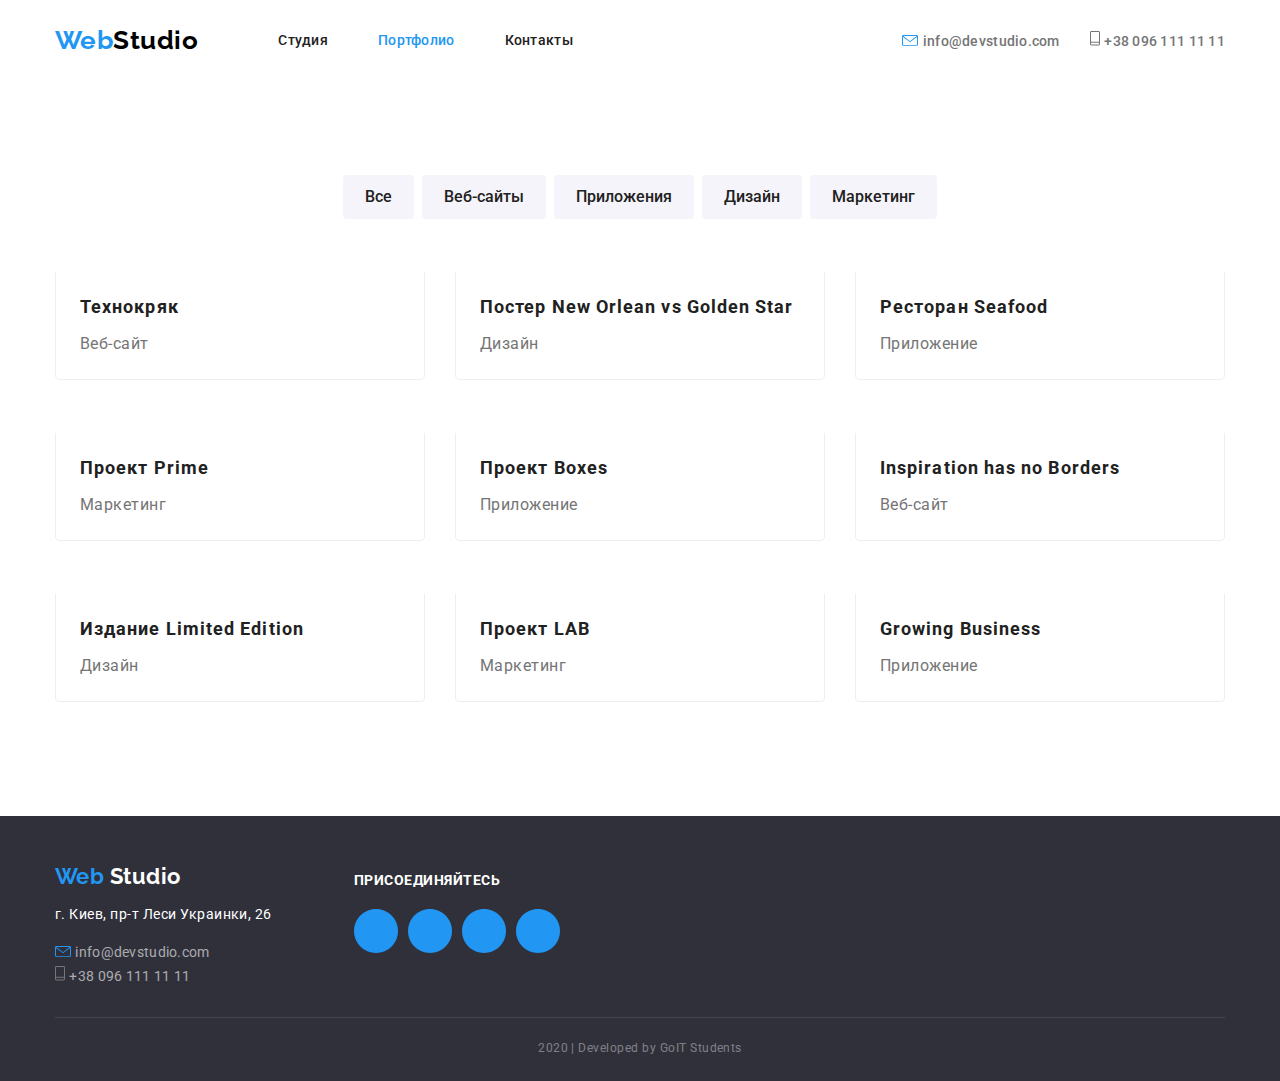
==== portfolio.html @ daf0cf8f "Перемещение файлов с hw-03" ====
<!DOCTYPE html>
<html lang="ru">
<head>
    <meta charset="UTF-8">
    <meta name="viewport" content="width=device-width, initial-scale=1.0">
    <title>Portfolio</title>
    <link href="https://fonts.googleapis.com/css2?family=Raleway:wght@700&family=Roboto:wght@400;500;700;900&display=swap"
        rel="stylesheet">
    <link rel="stylesheet" href="https://cdnjs.cloudflare.com/ajax/libs/modern-normalize/0.6.0/modern-normalize.min.css">
    <link rel="stylesheet" href="./css/styles.css">
</head>
<body>
    
    <!-- Шапка -->
    <header class="page-header">
        <div class="container">
            <div class="main-header">
    
                <nav class="main-nav">
                    <a href="./index.html" class="logo-header">Web<span class="color">Studio</span></a>
    
                    <ul class="site-nav list">
                        <li class="item"><a href="./index.html" class="link">Студия</a></li>
                        <li class="item"><a href="./portfolio.html" class="link current">Портфолио</a></li>
                        <li class="item"><a href="" class="link">Контакты</a></li>
                    </ul>
    
                </nav>
    
                <address class="main-address">
                    <ul class="address-header list">
                        <li class="item">
                            <img src="./img/mail.svg" alt="Отправить письмо" />
                            <a href="mailto:info@devstudio.com" class="link"> info@devstudio.com</a>
                        </li>
                        <li class="item">
                            <img src="./img/tel.svg" alt="Позвонить" />
                            <a href="tel:+380961111111" class="link">+38 096 111 11 11</a>
                        </li>
                    </ul>
                </address>
    
            </div>
        </div>
    </header>

<!-- Основное наполнение -->
<main>
    <section class="section products">
    <div class="container">
        <h1 class="portfolio-title visually-hidden">Наши продукты</h1>
                <ul class="list portfolio-btns">
                    <li class="btns-item">
                        <button type="button" class="section-btn">Все</button>
                    </li>
                    <li class="btns-item">
                        <button type="button" class="section-btn">Веб-сайты</button>
                    </li>
                    <li class="btns-item">
                        <button type="button" class="section-btn">Приложения</button>
                    </li>
                    <li class="btns-item">
                        <button type="button" class="section-btn">Дизайн</button>
                    </li>
                    <li class="btns-item"> 
                        <button type="button" class="section-btn">Маркетинг</button>
                    </li>
                </ul>

        <ul class="list products-list">
            <li class="portfolio-item">
                <a href="" class="card link">
                    <img src="./img/portfolio/1.jpg" alt="" class="portfolio-img">
                    <div class="card-content">
                        <h2 class="products-title">Технокряк</h2>
                        <p class="products-item">Веб-сайт</p>
                    </div>
                </a>
                
                <!-- <p class="text">Технокряк это современная площадка распространения коронавируса. Компании используют эту платформу для цифрового
                шпионажа и атак на защищённые сервера конкурентов.</p> -->
            </li>
            <li class="portfolio-item">
                <a href="" class="card link">
                    <img src="./img/portfolio/2.jpg" alt="" class="portfolio-img">
                        <div class="card-content">
                            <h2 class="products-title">Постер New Orlean vs Golden Star</h2>
                            <p class="products-item">Дизайн</p>
                        </div>
                </a>    

                <!-- <p class="text">Технокряк это современная площадка распространения коронавируса. Компании используют эту платформу для цифрового
                шпионажа и атак на защищённые сервера конкурентов.</p> -->
            </li>
            <li class="portfolio-item">
                <a href="" class="card link">
                    <img src="./img/portfolio/3.jpg" alt="" class="portfolio-img">
                    <div class="card-content">
                        <h2 class="products-title">Ресторан Seafood</h2>
                        <p class="products-item">Приложение</p>
                    </div>
                
                </a>
                <!-- <p class="text">Технокряк это современная площадка распространения коронавируса. Компании используют эту платформу для цифрового
                шпионажа и атак на защищённые сервера конкурентов.</p> -->
            </li>
            <li class="portfolio-item">
                <a href="" class="card link">
                    <img src="./img/portfolio/4.jpg" alt="" class="portfolio-img">
                    <div class="card-content">
                        <h2 class="products-title">Проект Prime</h2>
                        <p class="products-item">Маркетинг</p>
                    </div>
                </a>
                
                <!-- <p class="text">Технокряк это современная площадка распространения коронавируса. Компании используют эту платформу для цифрового
                шпионажа и атак на защищённые сервера конкурентов.</p> -->
            </li>
            <li class="portfolio-item">
                <a href="" class="card link">
                    <img src="./img/portfolio/5.jpg" alt="" class="portfolio-img">
                    <div class="card-content">
                        <h2 class="products-title">Проект Boxes</h2>
                        <p class="products-item">Приложение</p>
                    </div>
                </a>
                <!-- <p class="text">Технокряк это современная площадка распространения коронавируса. Компании используют эту платформу для цифрового
                шпионажа и атак на защищённые сервера конкурентов.</p> -->
            </li>
            <li class="portfolio-item">
                <a href="" class="card link">
                    <img src="./img/portfolio/6.jpg" alt="" class="portfolio-img">
                    <div class="card-content">
                        <h2 class="products-title">Inspiration has no Borders</h2>
                        <p class="products-item">Веб-сайт</p>
                    </div>
                </a>
                <!-- <p class="text">Технокряк это современная площадка распространения коронавируса. Компании используют эту платформу для цифрового
                шпионажа и атак на защищённые сервера конкурентов.</p> -->
            </li>
            <li class="portfolio-item">
                <a href="" class="card link">
                    <img src="./img/portfolio/7.jpg" alt="" class="portfolio-img">
                    <div class="card-content">
                        <h2 class="products-title">Издание Limited Edition</h2>
                        <p class="products-item">Дизайн</p>
                    </div>
                </a>    
                <!-- <p class="text">Технокряк это современная площадка распространения коронавируса. Компании используют эту платформу для цифрового
                шпионажа и атак на защищённые сервера конкурентов.</p> -->
            </li>
            <li class="portfolio-item">
                <a href="" class="card link">
                    <img src="./img/portfolio/8.jpg" alt="" class="portfolio-img">
                    <div class="card-content">
                        <h2 class="products-title">Проект LAB</h2>
                        <p class="products-item">Маркетинг</p>
                    </div>
                </a>    
                <!-- <p class="text">Технокряк это современная площадка распространения коронавируса. Компании используют эту платформу для цифрового
                шпионажа и атак на защищённые сервера конкурентов.</p> -->
            </li>
            <li class="portfolio-item">
                <a href="" class="card link">
                    <img src="./img/portfolio/9.jpg" alt="" class="portfolio-img">
                    <div class="card-content">
                        <h2 class="products-title">Growing Business</h2>
                        <p class="products-item">Приложение</p>
                    </div>
                </a>
                <!-- <p class="text">Технокряк это современная площадка распространения коронавируса. Компании используют эту платформу для цифрового
                шпионажа и атак на защищённые сервера конкурентов.</p> -->
            </li>  
        </ul>
    </div>
    </section>
</main>

<!-- Подвал -->
<footer class="footer">
    <div class="container">
        <div class="main-footer">

            <!-- Контакты -->
            <section class="footer-section">

                <h2 class="title visually-hidden">Контакты</h2>
                <a href="./index.html" class="logo-footer">Web<span class="color"> Studio</span></a>

                <address class="sec-address">
                    <p class="text">г. Киев, пр-т Леси Украинки, 26</p>
                    <ul class="list address-footer">
                        <li>
                            <img src="./img/mail.svg" alt="Отправить письмо" />
                            <a href="mailto:info@devstudio.com" class="link">info@devstudio.com</a>
                        </li>
                        <li>
                            <img src="./img/tel.svg" alt="Позвонить" />
                            <a href="tel:+380961111111" class="link">+38 096 111 11 11</a>
                        </li>
                    </ul>
                </address>
            </section>

            <!-- Социальные медиа -->
            <section class="socials media">

                <h2 class="socials-title">присоединяйтесь</h2>
                <ul class="list media-icon">
                    <li class="item">
                        <a href="" aria-label="Ссылка на Facebook">
                            <img src="./img/team-socials/Ellipse.svg" alt="">
                        </a>
                    </li>
                    <li class="item">
                        <a href="" aria-label="Ссылка на Instagram">
                            <img src="./img/team-socials/Ellipse.svg" alt="">
                        </a>
                    </li>
                    <li class="item">
                        <a href="" aria-label="Ссылка на Twitter">
                            <img src="./img/team-socials/Ellipse.svg" alt="">
                        </a>
                    </li>
                    <li class="item">
                        <a href="" aria-label="Ссылка на Linkedin">
                            <img src="./img/team-socials/Ellipse.svg" alt="">
                        </a>
                    </li>
                </ul>
            </section>
        </div>

        <p class="copy">2020 | Developed by GoIT Students</p>

    </div>
</footer>
  </body>
</html>
---- css/styles.css ----
/* Цвет основного текста #212121*/
/* Вторичный цвет текста #757575*/
/* Третий цвет #FFFFFF */
/* Цвет inline svg #AFB1B8 */
/* Ацент #2196F3 */
/* Футер rgba(255, 255, 255, 0.6)*/
/* Копирайт #rgba(255, 255, 255, 0.4) */

/* Цвет фона #FFFFFF */
/* Вторичный цвет фона #F5F4FA */
/* Цвет фона подвала #2F303A */

:root {
	--primary-text-color: #212121;
	--secondary-text-color: #757575;
	--third-text-color: #ffffff;
	--accent-color: #2196f3;
	--inline-svg-color: #afb1b8;
	--main-bgc-color: #ffffff;
	--secondary-bgc-color: #f5f4fa;
	--footer-bgc-color: #2f303a;
}

html {
	box-sizing: border-box;
}

*,
*::before,
*::after {
	box-sizing: inherit;
}

body {
	background-color: var(--main-bgc-color);
	color: var(--primary-text-color);

	font-family: Roboto, sans-serif;
	line-height: 1.2;
	letter-spacing: 0.03em;
}

.link {
	color: inherit;
	text-decoration: none;
}

.list {
	padding: 0;
	margin: 0;
	list-style: none;
}

/* Центрирование на странице */
.container {
	width: 1200px;
	margin: 0 auto;
	padding-left: 15px;
	padding-right: 15px;
	/* outline: 1px solid green; */
}

/* Вжать img в контейнер */
.img {
	display: block;
	max-width: 100%;
	height: auto;
}

/* Скрыть визуально текст */
.visually-hidden {
	position: absolute;
	width: 1px;
	height: 1px;
	margin: -1px;
	border: 0;
	padding: 0;
	clip: rect(0 0 0 0);
	overflow: hidden;
}

/* Logo Logo Logo*/

.logo-header,
.logo-footer {
	color: var(--accent-color);
	font-family: Raleway, sans-serif;
	font-weight: 700;
	font-size: 26px;
	text-decoration: none;
}
.logo-header .color {
	color: #000000;
}

.logo-footer {
	font-size: 22px;
	line-height: 1.18;
}

.logo-footer .color {
	color: var(--third-text-color);
}

/* header */
/* .page-header {
	background-color: #ccc;
} */

/* Header-nav */

.main-header {
	display: flex;
	align-items: center;
}

.main-nav {
	display: flex;
	align-items: center;
}

.main-address {
	margin-left: auto;
}

/* Site-nav Site-nav Site-nav*/

.site-nav {
	display: flex;
	margin-left: 80px;
}

.site-nav .item + .item {
	margin-left: 50px;
}

.site-nav .link {
	display: block;
	padding-top: 32px;
	padding-bottom: 32px;

	color: inherit;
	font-weight: 500;
	font-size: 14px;
	letter-spacing: 0.02em;
	text-decoration: none;

	/* background-color: yellow; */
}

.site-nav .link:hover,
.site-nav .link:focus {
	color: var(--accent-color);
}

.site-nav .link.current {
	color: var(--accent-color);
}

/* Address Address Address*/

.address-header .link {
	color: var(--secondary-text-color);
	font-style: normal;
	font-weight: 500;
	font-size: 14px;
	letter-spacing: 0.02em;
	text-decoration: none;
}

.address-header .link:hover,
.address-header .link:focus {
	color: var(--accent-color);
}

.address-footer .link {
	color: rgba(255, 255, 255, 0.6);
	font-style: normal;
	font-weight: 400;
	font-size: 14px;
	line-height: 1.71;
	letter-spacing: 0.02em;
	text-decoration: none;
}

.address-footer .link:hover,
.address-footer .link:focus {
	color: var(--accent-color);
}

.address-header {
	display: flex;
	/* margin-left: auto; */
}

.address-header .item + .item {
	margin-left: 30px;
}

/* Section Section Section*/

.section {
	padding-top: 94px;
	padding-bottom: 94px;
}

.section-title {
	margin-top: 0;
	margin-bottom: 50px;

	font-weight: 700;
	font-size: 36px;
	line-height: 1.17;
	text-align: center;
	letter-spacing: 0.03em;
}

/* Hero Hero Hero */

.hero {
	padding-top: 200px;
	padding-bottom: 200px;

	text-align: center;

	/* background-color: tomato; */
}

.hero .hero-title {
	width: 646px;
	margin-top: 0;
	margin-bottom: 46px;
	margin-right: auto;
	margin-left: auto;

	color: var(--third-text-color);
	font-weight: 900;
	font-size: 44px;
	line-height: 1.36;
	letter-spacing: 0.06em;
	text-transform: uppercase;

	background-color: #ccc;
}

.hero .button {
	display: inline-block;
	border: 1px solid transparent;
	border-radius: 4px;
	padding: 10px 32px;
	min-width: 200px;

	color: var(--third-text-color);
	background-color: var(--accent-color);

	font-weight: 700;
	font-size: 16px;
	line-height: 1.87;
	letter-spacing: 0.06em;
	text-decoration: none;
	text-align: center;
}

.hero .hero-content:focus {
	color: var(--accent-color);
}

/* Features Features Features*/

.features-list {
	display: flex;

	/* background-color: yellow; */
}

.features-list .title {
	font-weight: 700;
	font-size: 14px;
	letter-spacing: 0.03em;
	text-transform: uppercase;
}

.features-list .features-item {
	width: calc((100% - 90px) / 4);
}

.features-list .features-item + .features-item {
	margin-left: 30px;
}

.features-item .features-img {
	/* display: block; */
	margin-top: 0;
	margin-bottom: 30px;
	padding: 25px 100px;
	margin-right: 0;
	/* margin-left: auto;
	margin-right: auto; */
}

.features-list .text {
	margin-top: 0;
	margin-bottom: 0;
	color: var(--secondary-text-color);
	font-size: 14px;
	line-height: 1.71;
}

.features-list .title {
	margin-top: 0;
	margin-bottom: 10px;
}

/* Works Works Works*/

.works {
	padding-top: 94px;
	border-top: 1px solid #ececec;

	/* background-color: salmon; */
}

/* .works .section-title {
	margin-bottom: 50px;
} */

.works .works-list {
	display: flex;
	color: var(--third-text-color);
}

.works-list .works-item {
	width: calc((100% - 60px) / 3);
}

.works-list .works-item + .works-item {
	margin-left: 30px;
}

.works .works-text {
	margin-top: 0;
	margin-bottom: 0;
	height: 70px;
	padding-top: 27px;
	padding-bottom: 27px;

	font-weight: 700;
	font-size: 14px;
	line-height: 1.1429;
	text-align: center;
	letter-spacing: 0.03em;
	text-transform: uppercase;

	background-color: rgba(47, 48, 58, 0.8);
	border-radius: 0px 0px 4px 4px;
}

/* .works .works-img {
} */

/* Team Team Team */

.team {
	background-color: var(--secondary-bgc-color);
	text-align: center;
}

.team .team-list {
	display: flex;
	/* padding-bottom: 24px; */
}

.team-list .team-item {
	width: calc((100% - 90px) / 4);

	background-color: var(--third-text-color);
	border-radius: 4px;
}

.team-list .team-item + .team-item {
	margin-left: 30px;
}

.team-list .team-item {
	padding-bottom: 24px;
}

.team .link {
	color: var(--inline-svg-color);
	text-decoration: none;
}

.team .team-photo {
	margin-top: 0;
	margin-bottom: 30px;
}

.team .team-title {
	margin-top: 0;
	margin-bottom: 10px;
	font-weight: 500;
	font-size: 16px;
	/* text-align: center; */
}

.team .team-text {
	margin-top: 0;
	margin-bottom: 16px;
	color: var(--secondary-text-color);
	font-weight: 400;
	font-size: 16px;
	/* text-align: center; */
}

.team-list .socials {
	display: flex;
	justify-content: center;
}

.socials .socials-item + .socials-item {
	margin-left: 10px;
}

/* Clients Clients Clients */

/* .clients {
	background-color: yellowgreen;
} */

.clients .clients-list {
	display: flex;
	justify-content: center;
}

.clients-item {
	display: flex;
	width: calc((100% - 150px) / 6);
	height: 90px;
	align-items: center;
	justify-content: center;

	border: 1px solid #afb1b8;
	border-radius: 4px;
}

.clients-list .clients-item + .clients-item {
	margin-left: 30px;
}

.clients .link:hover,
.clients .link:focus {
	color: var(--accent-color);
}

/* Footer Footer Footer*/

.footer {
	color: var(--third-text-color);
	background-color: var(--footer-bgc-color);
}

.footer-section .sec-address {
	width: 230px;
}

.main-footer {
	display: flex;
	padding-bottom: 28px;
}

.media {
	margin-top: 56px;
	margin-left: 69px;
}

.media .media-icon {
	display: flex;
}

.media-icon .item + .item {
	margin-left: 10px;
}

.footer .footer-section {
	padding-top: 48px;
}

.footer .title {
	margin-top: 0;
}

.footer .text {
	font-style: normal;
	font-weight: normal;
	font-size: 14px;
	line-height: 1.71;
}

/* footer socials */

.socials .link {
	color: var(--inline-svg-color);
	text-decoration: none;
}

.socials .link:hover,
.socials .link:focus {
	color: var(--accent-color);
}

.socials .socials-title {
	margin-top: 0;
	margin-bottom: 21px;

	font-weight: 700;
	font-size: 14px;
	text-transform: uppercase;
}

/* footer copyright */

.footer .copy {
	margin-top: 0;
	margin-bottom: 0;
	padding-top: 18px;
	padding-bottom: 21px;

	color: rgba(255, 255, 255, 0.4);
	font-size: 12px;
	line-height: 2;
	text-align: center;

	border-top: 1px solid rgba(255, 255, 255, 0.1);
}

/* Portfolio Portfolio Portfolio */

/* Button */
.section .section-btn {
	padding: 6px 22px;

	font-family: inherit;
	color: var(--primary-text-color);
	background-color: var(--secondary-bgc-color);
	font-weight: 500;
	font-size: 16px;
	line-height: 2;
	text-align: center;

	border: none;
	border-radius: 4px;
}

.section .section-btn:hover,
.section .section-btn:focus {
	color: var(--third-text-color);
	background-color: var(--accent-color);
}

/* Portfolio products */

/* .products {
	text-align: center;
	background-color: tomato;
} */

/* Portfolio title */

.products-list .portfolio-img {
	display: block;
	width: 370px;
}

.products-list .products-title {
	margin-top: 0;
	margin-bottom: 4px;

	font-weight: 700;
	font-size: 18px;
	line-height: 2;
	letter-spacing: 0.06em;
}

.products-list .products-item {
	margin-top: 0;
	margin-bottom: 0;

	color: var(--secondary-text-color);
	font-size: 16px;
	line-height: 1.87;
}

.products .text {
	color: var(--third-text-color);
	font-size: 18px;
	line-height: 1.56;
	/* сменил для ментора */
	background-color: var(--secondary-text-color);
}

.products .portfolio-btns {
	display: flex;
	margin-bottom: 50px;
	justify-content: center;

	/* background-color: #ccc; */
}

.portfolio-btns .item {
	align-items: center;
}

.portfolio-btns .btns-item + .btns-item {
	margin-left: 8px;
}

.products .products-list {
	display: flex;
	flex-wrap: wrap;
}

.products-list .portfolio-item {
	width: calc((100% - 60px) / 3);
	margin-right: 30px;
	margin-bottom: 30px;
	padding-bottom: 20px;

	border-top-left-radius: 5px;
	border-top-right-radius: 5px;
	overflow: hidden;
}

/* ------- РАМКА КАРТОЧКИ ------- */

.portfolio-item .card-content {
	padding: 20px 24px;

	border-right-width: 1px;
	border-right-style: solid;
	border-right-color: #eeeeee;
	border-left-width: 1px;
	border-left-style: solid;
	border-left-color: #eeeeee;
	border-bottom-width: 1px;
	border-bottom-style: solid;
	border-bottom-color: #eeeeee;

	border-bottom-right-radius: 5px;
	border-bottom-left-radius: 5px;
}

.portfolio-item:nth-child(3n) {
	margin-right: 0;
}

.portfolio-item:nth-last-child(-n + 3) {
	margin-bottom: 0;
}

/* Альтернатитвное решение

.portfolio-item:not(:nth-child(3n)) {
	margin-right: 30px;

.portfolio-item:not(:nth-child(-n + 3)) {
	margin-bottom: 30px; */
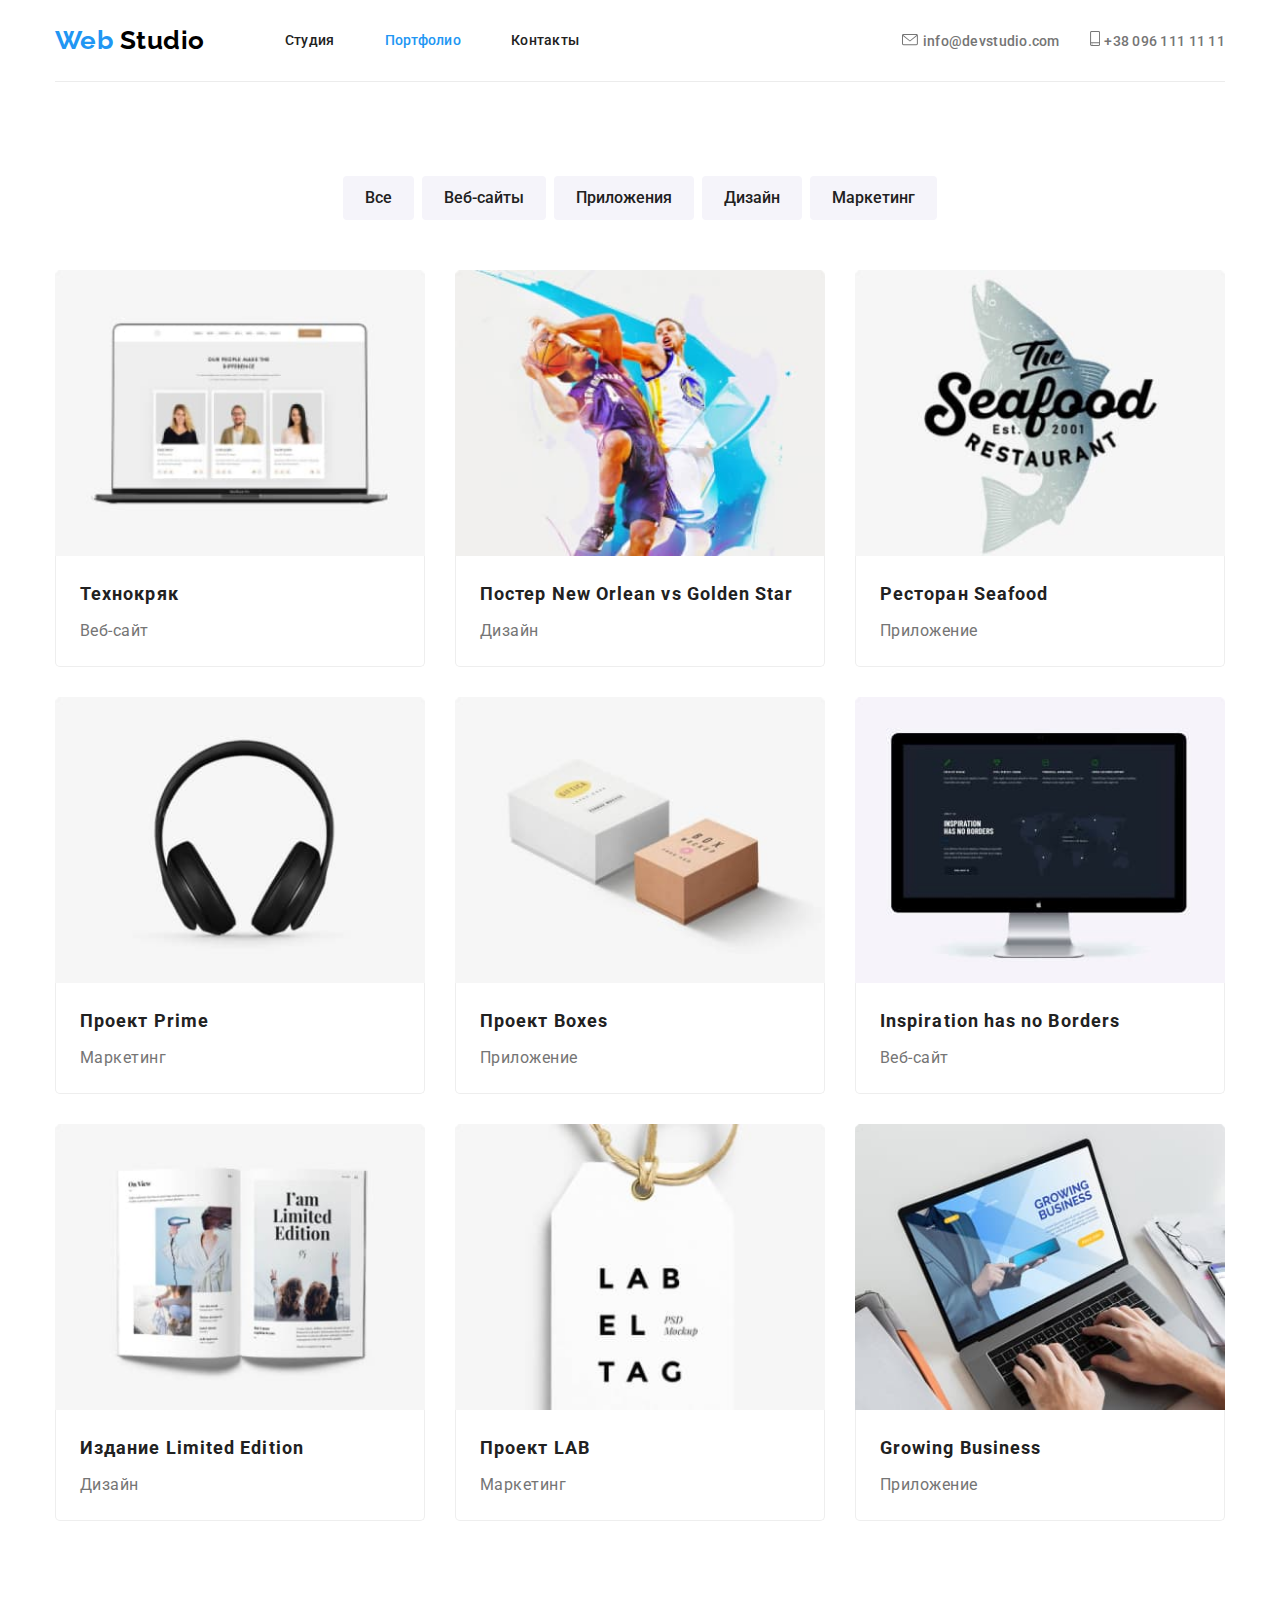
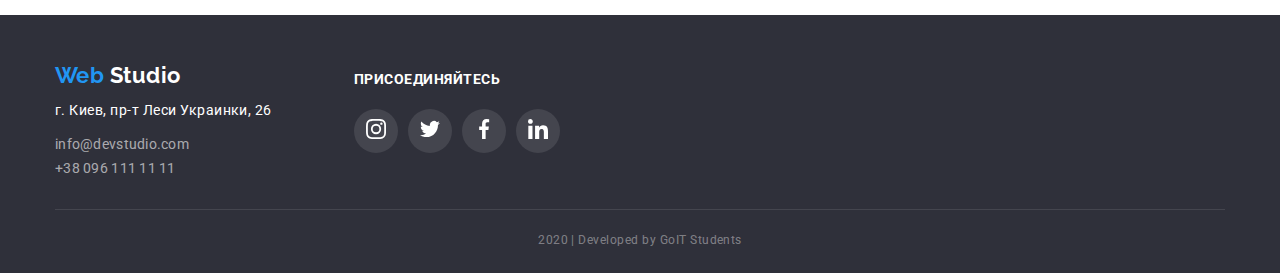
==== commit b005f295: "Добавил тень карточкам" ====
--- a/portfolio.html
+++ b/portfolio.html
@@ -17,7 +17,7 @@
             <div class="main-header">
     
                 <nav class="main-nav">
-                    <a href="./index.html" class="logo-header">Web<span class="color">Studio</span></a>
+                    <a href="./index.html" class="logo-header">Web<span class="color"> Studio</span></a>
     
                     <ul class="site-nav list">
                         <li class="item"><a href="./index.html" class="link">Студия</a></li>
@@ -29,12 +29,19 @@
     
                 <address class="main-address">
                     <ul class="address-header list">
-                        <li class="item">
-                            <img src="./img/mail.svg" alt="Отправить письмо" />
-                            <a href="mailto:info@devstudio.com" class="link"> info@devstudio.com</a>
+                        <li class="item mail-to">
+                            <!-- <img src="./img/mail.svg" alt="Отправить письмо" /> -->
+                            <svg class="icon-mailto">
+                                <use href="./img/sprite.svg#icon-mailto"></use>
+                            </svg>
+                            <a href="mailto:info@devstudio.com" class="link mail">info@devstudio.com</a>
                         </li>
-                        <li class="item">
-                            <img src="./img/tel.svg" alt="Позвонить" />
+    
+                        <li class="item phone-to">
+                            <!-- <img src="./img/tel.svg" alt="Позвонить" /> -->
+                            <svg class="icon-phoneto">
+                                <use href="./img/sprite.svg#icon-phoneto"></use>
+                            </svg>
                             <a href="tel:+380961111111" class="link">+38 096 111 11 11</a>
                         </li>
                     </ul>
@@ -178,62 +185,82 @@
 
 <!-- Подвал -->
 <footer class="footer">
-    <div class="container">
-        <div class="main-footer">
-
-            <!-- Контакты -->
-            <section class="footer-section">
-
-                <h2 class="title visually-hidden">Контакты</h2>
-                <a href="./index.html" class="logo-footer">Web<span class="color"> Studio</span></a>
-
-                <address class="sec-address">
-                    <p class="text">г. Киев, пр-т Леси Украинки, 26</p>
-                    <ul class="list address-footer">
-                        <li>
-                            <img src="./img/mail.svg" alt="Отправить письмо" />
-                            <a href="mailto:info@devstudio.com" class="link">info@devstudio.com</a>
-                        </li>
-                        <li>
-                            <img src="./img/tel.svg" alt="Позвонить" />
-                            <a href="tel:+380961111111" class="link">+38 096 111 11 11</a>
-                        </li>
-                    </ul>
-                </address>
-            </section>
-
-            <!-- Социальные медиа -->
-            <section class="socials media">
-
-                <h2 class="socials-title">присоединяйтесь</h2>
-                <ul class="list media-icon">
-                    <li class="item">
-                        <a href="" aria-label="Ссылка на Facebook">
-                            <img src="./img/team-socials/Ellipse.svg" alt="">
-                        </a>
-                    </li>
-                    <li class="item">
-                        <a href="" aria-label="Ссылка на Instagram">
-                            <img src="./img/team-socials/Ellipse.svg" alt="">
-                        </a>
-                    </li>
-                    <li class="item">
-                        <a href="" aria-label="Ссылка на Twitter">
-                            <img src="./img/team-socials/Ellipse.svg" alt="">
-                        </a>
-                    </li>
-                    <li class="item">
-                        <a href="" aria-label="Ссылка на Linkedin">
-                            <img src="./img/team-socials/Ellipse.svg" alt="">
-                        </a>
-                    </li>
-                </ul>
-            </section>
-        </div>
-
-        <p class="copy">2020 | Developed by GoIT Students</p>
-
+<div class="container">
+    <div class="main-footer">
+
+        <!-- Контакты -->
+      <section class="footer-section">
+      
+        <h2 class="title visually-hidden">Контакты</h2>
+        <a href="./index.html" class="logo-footer">Web<span class="color"> Studio</span></a>
+
+        <address class="sec-address">
+          <p class="text">г. Киев, пр-т Леси Украинки, 26</p>
+          <ul class="list address-footer">
+            <li>
+              <!-- <img src="./img/mail.svg" alt="Отправить письмо" /> -->
+              <a href="mailto:info@devstudio.com" class="link">info@devstudio.com</a>
+            </li>
+            <li>
+              <!-- <img src="./img/tel.svg" alt="Позвонить" /> -->
+              <a href="tel:+380961111111" class="link">+38 096 111 11 11</a>
+            </li>
+          </ul>
+        </address>
+      </section>
+
+      <!-- Социальные медиа -->
+      <section class="socials media">
+          
+        <h2 class="socials-title">присоединяйтесь</h2>
+         <ul class="list media-list">
+          <li class="media-item">
+            <a href="" aria-label="Ссылка на Facebook">
+              <!-- <img src="./img/team-socials/Ellipse.svg" alt=""> -->
+              <svg class="icon-media">
+                <use href="./img/sprite.svg#icon-instagram"></use>
+              </svg>
+            </a>
+          </li>
+          <li class="media-item">
+            <a href="" aria-label="Ссылка на Instagram">
+              <!-- <img src="./img/team-socials/Ellipse.svg" alt=""> -->
+              <svg class="icon-media">
+                <use href="./img/sprite.svg#icon-twitter"></use>
+              </svg>
+            </a>
+          </li>
+          <li class="media-item">
+            <a href="" aria-label="Ссылка на Twitter">
+              <!-- <img src="./img/team-socials/Ellipse.svg" alt=""> -->
+              <svg class="icon-media">
+                <use href="./img/sprite.svg#icon-facebook"></use>
+              </svg>
+            </a>
+          </li>
+          <li class="media-item">
+            <a href="" aria-label="Ссылка на Linkedin">
+              <!-- <img src="./img/team-socials/Ellipse.svg" alt=""> -->
+              <svg class="icon-media">
+                <use href="./img/sprite.svg#icon-linkedin"></use>
+              </svg>
+            </a>
+          </li>
+        </ul>
+      </section>
     </div>
+
+    <p class="copy">2020 | Developed by GoIT Students</p>
+    
+    <!-- <p>
+      <a href="" aria-label="Ссылка на Twitter" class="aaa"></a>
+    </p>
+
+    <P>
+      <a href="" class="fff"></a>
+    </P> -->
+
+</div>
 </footer>
   </body>
 </html>--- a/css/styles.css
+++ b/css/styles.css
@@ -104,7 +104,7 @@
 
 /* header */
 /* .page-header {
-	background-color: #ccc;
+	border-bottom: 1px solid #ececec;
 } */
 
 /* Header-nav */
@@ -112,6 +112,8 @@
 .main-header {
 	display: flex;
 	align-items: center;
+
+	border-bottom: 1px solid #ececec;
 }
 
 .main-nav {
@@ -190,15 +192,49 @@
 
 .address-header {
 	display: flex;
-	/* margin-left: auto; */
 }
 
 .address-header .item + .item {
 	margin-left: 30px;
 }
 
+/* .mail::before {
+	display: inline-flex;
+	content: '';
+	width: 16px;
+	height: 11px;
+	margin-right: 10px;
+	background-image: url('../img/mail.svg');
+	background-size: contain;
+	background-size: 16px;
+} */
+
+.icon-mailto {
+	width: 16px;
+	height: 12px;
+}
+
+.icon-phoneto {
+	width: 10px;
+	height: 15px;
+	/* outline: 1px solid black; */
+}
+
+.mail-to:hover,
+.phone-to:hover {
+	--color1: var(--accent-color);
+}
+
+/* .telephone::before {
+	display: inline-flex;
+	content: '';
+	margin-right: 10px;
+	width: 10px;
+	height: 15px;
+	background-image: url('../img/tel.svg');
+} */
+
 /* Section Section Section*/
-
 .section {
 	padding-top: 94px;
 	padding-bottom: 94px;
@@ -226,8 +262,24 @@
 	/* background-color: tomato; */
 }
 
+.overlay {
+	height: 600px;
+	max-width: 1600px;
+	margin-left: auto;
+	margin-right: auto;
+
+	background-color: #2f303a;
+	background-image: linear-gradient(to right, rgba(47, 48, 58, 0.8), rgba(47, 48, 58, 0.8)),
+		url('../img/Header-img.jpg');
+	background-repeat: no-repeat;
+	background-position: center;
+	background-size: cover;
+
+	/* outline: 2px solid green; */
+}
+
 .hero .hero-title {
-	width: 646px;
+	width: 696px;
 	margin-top: 0;
 	margin-bottom: 46px;
 	margin-right: auto;
@@ -239,8 +291,6 @@
 	line-height: 1.36;
 	letter-spacing: 0.06em;
 	text-transform: uppercase;
-
-	background-color: #ccc;
 }
 
 .hero .button {
@@ -273,21 +323,62 @@
 	/* background-color: yellow; */
 }
 
-.features-list .title {
+.rect {
+	text-align: center;
+
+	background-color: var(--secondary-bgc-color);
+	border-radius: 4px;
+}
+
+.icon-rect {
+	width: 70px;
+	height: 70px;
+	margin: 25px 102px;
+}
+
+/* .features-item::before {
+	display: block;
+	content: '';
+	height: 120px;
+
+	background-repeat: no-repeat;
+	background-position: center;
+	background-color: var(--secondary-bgc-color);
+
+	border-radius: 4px;
+} */
+
+/* .icon-concentration::before {
+	background-image: url('../img/rectangle/antena.svg');
+}
+
+.icon-timing::before {
+	background-image: url('../img/rectangle/clock.svg');
+}
+
+.icon-planning::before {
+	background-image: url('../img/rectangle/diagram.svg');
+}
+
+.icon-technologies::before {
+	background-image: url('../img/rectangle/astronaut.svg');
+} */
+
+.features-list .features-title {
+	margin-top: 30px;
+	margin-bottom: 10px;
+
 	font-weight: 700;
 	font-size: 14px;
 	letter-spacing: 0.03em;
 	text-transform: uppercase;
 }
-
 .features-list .features-item {
 	width: calc((100% - 90px) / 4);
 }
-
 .features-list .features-item + .features-item {
 	margin-left: 30px;
 }
-
 .features-item .features-img {
 	/* display: block; */
 	margin-top: 0;
@@ -297,8 +388,7 @@
 	/* margin-left: auto;
 	margin-right: auto; */
 }
-
-.features-list .text {
+.features-list .features-text {
 	margin-top: 0;
 	margin-bottom: 0;
 	color: var(--secondary-text-color);
@@ -306,95 +396,71 @@
 	line-height: 1.71;
 }
 
-.features-list .title {
-	margin-top: 0;
-	margin-bottom: 10px;
-}
-
 /* Works Works Works*/
-
 .works {
 	padding-top: 94px;
 	border-top: 1px solid #ececec;
-
 	/* background-color: salmon; */
 }
-
 /* .works .section-title {
 	margin-bottom: 50px;
 } */
-
 .works .works-list {
 	display: flex;
 	color: var(--third-text-color);
 }
-
 .works-list .works-item {
 	width: calc((100% - 60px) / 3);
 }
-
 .works-list .works-item + .works-item {
 	margin-left: 30px;
 }
-
 .works .works-text {
 	margin-top: 0;
 	margin-bottom: 0;
 	height: 70px;
 	padding-top: 27px;
 	padding-bottom: 27px;
-
 	font-weight: 700;
 	font-size: 14px;
 	line-height: 1.1429;
 	text-align: center;
 	letter-spacing: 0.03em;
 	text-transform: uppercase;
-
 	background-color: rgba(47, 48, 58, 0.8);
 	border-radius: 0px 0px 4px 4px;
 }
-
 /* .works .works-img {
 } */
-
 /* Team Team Team */
-
 .team {
 	background-color: var(--secondary-bgc-color);
 	text-align: center;
 }
-
 .team .team-list {
-	display: flex;
-	/* padding-bottom: 24px; */
-}
-
+	display: flex; /* padding-bottom: 24px; */
+}
 .team-list .team-item {
 	width: calc((100% - 90px) / 4);
-
 	background-color: var(--third-text-color);
+
 	border-radius: 4px;
-}
-
+	box-shadow: 0px 2px 1px rgba(0, 0, 0, 0.2), 0px 1px 1px rgba(0, 0, 0, 0.14), 0px 1px 3px rgba(0, 0, 0, 0.12);
+}
 .team-list .team-item + .team-item {
 	margin-left: 30px;
 }
-
 .team-list .team-item {
 	padding-bottom: 24px;
 }
-
 .team .link {
 	color: var(--inline-svg-color);
 	text-decoration: none;
 }
-
 .team .team-photo {
 	margin-top: 0;
 	margin-bottom: 30px;
 }
-
 .team .team-title {
 	margin-top: 0;
 	margin-bottom: 10px;
@@ -402,7 +468,6 @@
 	font-size: 16px;
 	/* text-align: center; */
 }
-
 .team .team-text {
 	margin-top: 0;
 	margin-bottom: 16px;
@@ -411,114 +476,145 @@
 	font-size: 16px;
 	/* text-align: center; */
 }
-
 .team-list .socials {
 	display: flex;
 	justify-content: center;
 }
-
 .socials .socials-item + .socials-item {
 	margin-left: 10px;
 }
 
+.socials-item {
+	display: flex;
+	width: 44px;
+	height: 44px;
+	align-items: center;
+	justify-content: center;
+
+	background-color: transparent;
+	border-radius: 50%;
+	/* background-color: lime; */
+}
+
+.socials-item:hover {
+	background-color: var(--accent-color);
+}
+
+.icon-socials {
+	width: 20px;
+	height: 20px;
+}
+
+.icon-socials:hover {
+	--color4: var(--third-text-color);
+}
+
 /* Clients Clients Clients */
-
 /* .clients {
 	background-color: yellowgreen;
 } */
-
 .clients .clients-list {
 	display: flex;
 	justify-content: center;
 }
-
 .clients-item {
 	display: flex;
 	width: calc((100% - 150px) / 6);
 	height: 90px;
 	align-items: center;
 	justify-content: center;
-
 	border: 1px solid #afb1b8;
 	border-radius: 4px;
 }
 
 .clients-list .clients-item + .clients-item {
 	margin-left: 30px;
+}
+
+.icon-clients:hover {
+	--color4: var(--accent-color);
 }
 
 .clients .link:hover,
 .clients .link:focus {
 	color: var(--accent-color);
 }
-
 /* Footer Footer Footer*/
-
 .footer {
 	color: var(--third-text-color);
 	background-color: var(--footer-bgc-color);
 }
-
 .footer-section .sec-address {
 	width: 230px;
 }
-
 .main-footer {
 	display: flex;
 	padding-bottom: 28px;
 }
-
 .media {
 	margin-top: 56px;
 	margin-left: 69px;
 }
-
-.media .media-icon {
-	display: flex;
-}
-
-.media-icon .item + .item {
+.media .media-list {
+	display: flex;
+}
+.media-list .media-item + .media-item {
 	margin-left: 10px;
+}
+
+.media-item {
+	display: flex;
+	width: 44px;
+	height: 44px;
+	align-items: center;
+	justify-content: center;
+
+	background-color: rgba(255, 255, 255, 0.1);
+	border-radius: 50%;
+}
+
+.media-item:hover {
+	background-color: var(--accent-color);
+}
+
+.icon-media {
+	width: 20px;
+	height: 20px;
+	--color4: var(--third-text-color);
 }
 
 .footer .footer-section {
 	padding-top: 48px;
 }
-
 .footer .title {
 	margin-top: 0;
 }
-
 .footer .text {
+	margin-top: 10px;
+	margin-bottom: 10px;
+
 	font-style: normal;
 	font-weight: normal;
 	font-size: 14px;
 	line-height: 1.71;
 }
-
 /* footer socials */
-
 .socials .link {
 	color: var(--inline-svg-color);
 	text-decoration: none;
 }
-
 .socials .link:hover,
 .socials .link:focus {
 	color: var(--accent-color);
 }
-
 .socials .socials-title {
 	margin-top: 0;
 	margin-bottom: 21px;
-
 	font-weight: 700;
 	font-size: 14px;
 	text-transform: uppercase;
 }
-
 /* footer copyright */
-
 .footer .copy {
 	margin-top: 0;
 	margin-bottom: 0;
@@ -529,12 +625,9 @@
 	font-size: 12px;
 	line-height: 2;
 	text-align: center;
-
 	border-top: 1px solid rgba(255, 255, 255, 0.1);
 }
-
 /* Portfolio Portfolio Portfolio */
-
 /* Button */
 .section .section-btn {
 	padding: 6px 22px;
@@ -546,50 +639,39 @@
 	font-size: 16px;
 	line-height: 2;
 	text-align: center;
-
 	border: none;
 	border-radius: 4px;
 }
-
 .section .section-btn:hover,
 .section .section-btn:focus {
 	color: var(--third-text-color);
 	background-color: var(--accent-color);
 }
-
 /* Portfolio products */
-
 /* .products {
 	text-align: center;
 	background-color: tomato;
 } */
-
 /* Portfolio title */
-
 .products-list .portfolio-img {
 	display: block;
 	width: 370px;
 }
-
 .products-list .products-title {
 	margin-top: 0;
 	margin-bottom: 4px;
-
 	font-weight: 700;
 	font-size: 18px;
 	line-height: 2;
 	letter-spacing: 0.06em;
 }
-
 .products-list .products-item {
 	margin-top: 0;
 	margin-bottom: 0;
-
 	color: var(--secondary-text-color);
 	font-size: 16px;
 	line-height: 1.87;
 }
-
 .products .text {
 	color: var(--third-text-color);
 	font-size: 18px;
@@ -597,44 +679,38 @@
 	/* сменил для ментора */
 	background-color: var(--secondary-text-color);
 }
-
 .products .portfolio-btns {
 	display: flex;
 	margin-bottom: 50px;
 	justify-content: center;
-
 	/* background-color: #ccc; */
 }
-
 .portfolio-btns .item {
 	align-items: center;
 }
-
 .portfolio-btns .btns-item + .btns-item {
 	margin-left: 8px;
 }
-
 .products .products-list {
 	display: flex;
 	flex-wrap: wrap;
 }
-
 .products-list .portfolio-item {
 	width: calc((100% - 60px) / 3);
 	margin-right: 30px;
 	margin-bottom: 30px;
-	padding-bottom: 20px;
-
 	border-top-left-radius: 5px;
 	border-top-right-radius: 5px;
 	overflow: hidden;
 }
 
+.portfolio-item:hover {
+	box-shadow: 0px 4px 4px rgba(0, 0, 0, 0.25);
+}
+
 /* ------- РАМКА КАРТОЧКИ ------- */
-
 .portfolio-item .card-content {
 	padding: 20px 24px;
-
 	border-right-width: 1px;
 	border-right-style: solid;
 	border-right-color: #eeeeee;
@@ -644,19 +720,15 @@
 	border-bottom-width: 1px;
 	border-bottom-style: solid;
 	border-bottom-color: #eeeeee;
-
 	border-bottom-right-radius: 5px;
 	border-bottom-left-radius: 5px;
 }
-
 .portfolio-item:nth-child(3n) {
 	margin-right: 0;
 }
-
 .portfolio-item:nth-last-child(-n + 3) {
 	margin-bottom: 0;
 }
-
 /* Альтернатитвное решение
 
 .portfolio-item:not(:nth-child(3n)) {
@@ -664,3 +736,34 @@
 
 .portfolio-item:not(:nth-child(-n + 3)) {
 	margin-bottom: 30px; */
+
+/* .aaa {
+	content: '';
+	display: block;
+	width: 44px;
+	height: 44px;
+
+	background-color: rgba(255, 255, 255, 0.1);
+	background-image: url('../img/rectangle/astronaut.svg');
+	background-size: 20px;
+	background-repeat: no-repeat;
+	background-position: center;
+
+	border-radius: 50%;
+}
+
+.aaa:hover {
+	background-color: var(--accent-color);
+}
+
+.fff {
+	content: '';
+	width: 44px;
+	height: 44px;
+	display: block;
+
+	background-image: url('../img/social-media/fb.svg');
+	background-size: 10px;
+	background-repeat: no-repeat;
+	background-position: center;
+} */
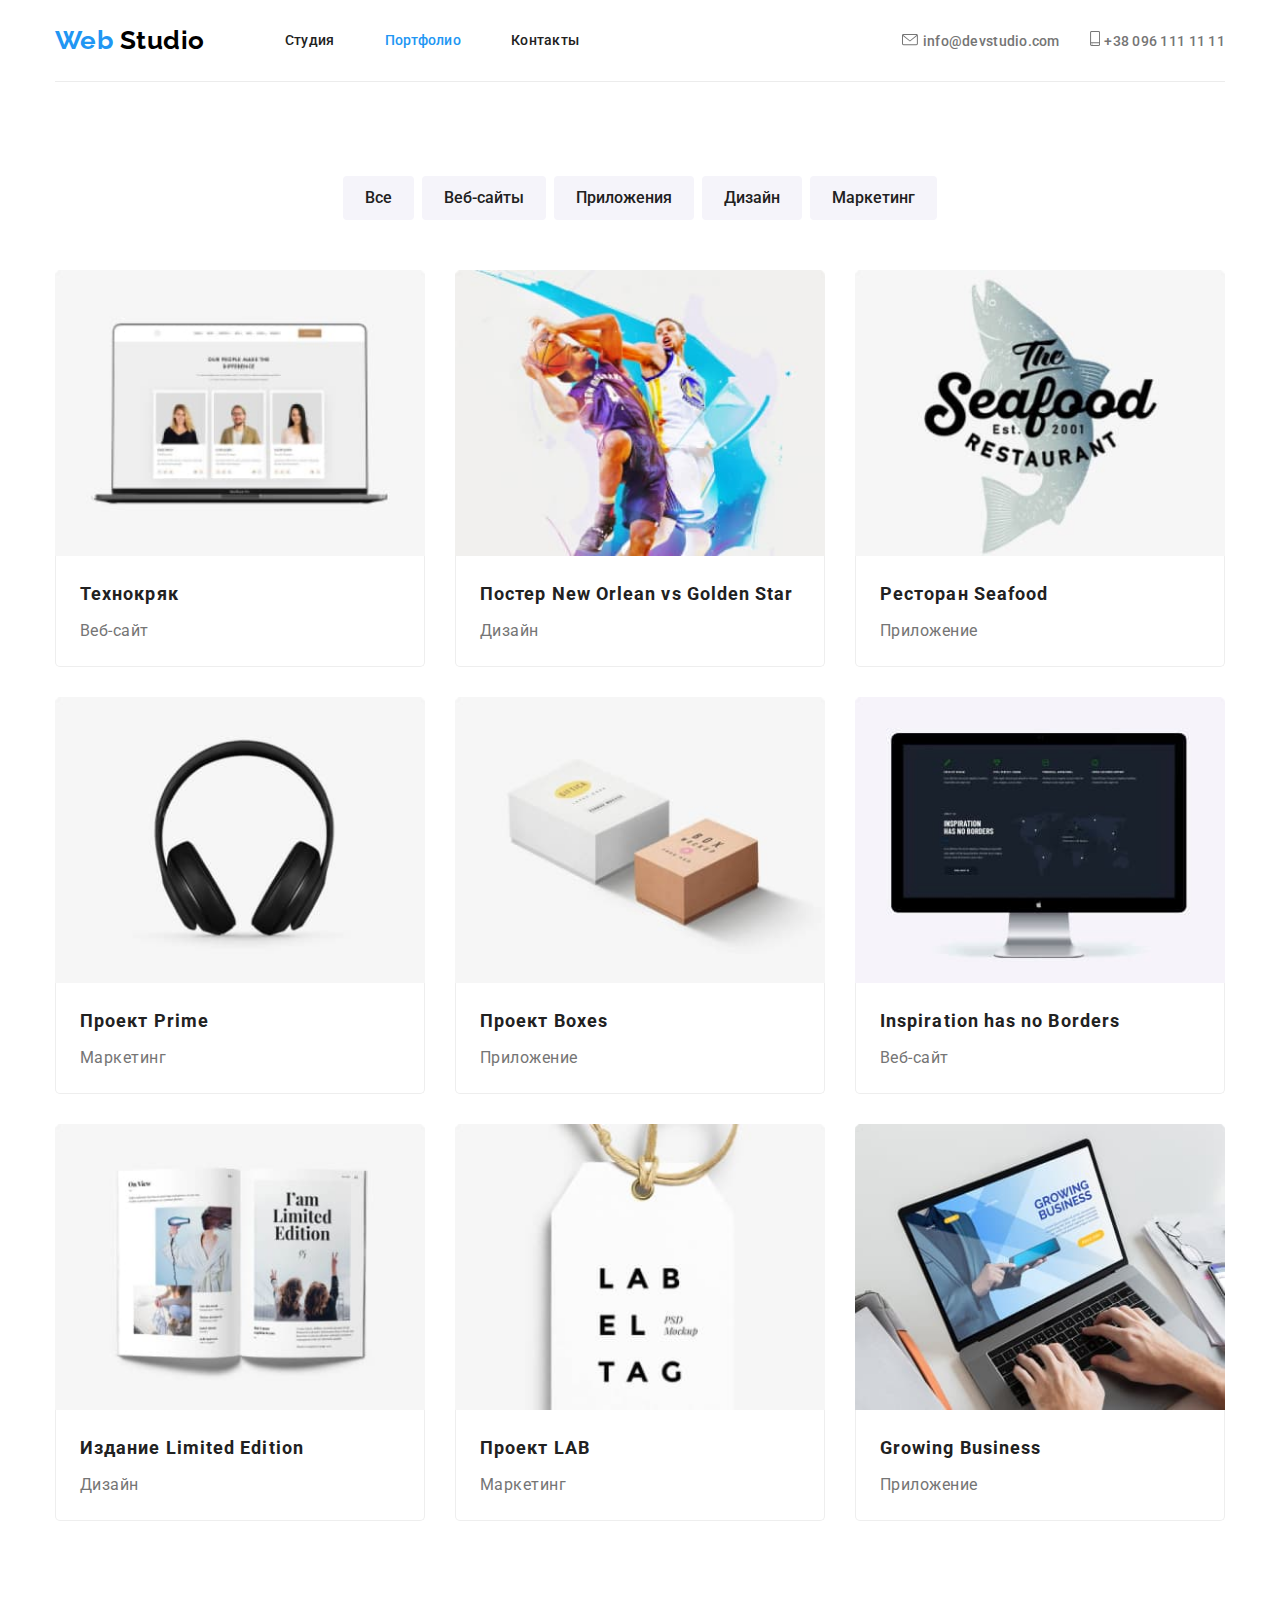
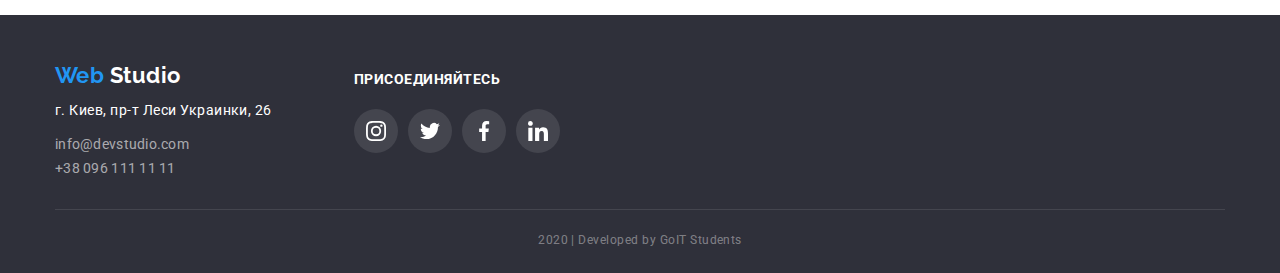
==== commit fbe81e87: "Добавил стили  для focus" ====
--- a/portfolio.html
+++ b/portfolio.html
@@ -251,14 +251,6 @@
     </div>
 
     <p class="copy">2020 | Developed by GoIT Students</p>
-    
-    <!-- <p>
-      <a href="" aria-label="Ссылка на Twitter" class="aaa"></a>
-    </p>
-
-    <P>
-      <a href="" class="fff"></a>
-    </P> -->
 
 </div>
 </footer>
--- a/css/styles.css
+++ b/css/styles.css
@@ -184,11 +184,11 @@
 	letter-spacing: 0.02em;
 	text-decoration: none;
 }
-
+/* 
 .address-footer .link:hover,
 .address-footer .link:focus {
 	color: var(--accent-color);
-}
+} */
 
 .address-header {
 	display: flex;
@@ -197,6 +197,12 @@
 .address-header .item + .item {
 	margin-left: 30px;
 }
+/* 
+.address-header .item:hover,
+.address-header .item:focus {
+	--color1: var(--accent-color);
+	color: var(--accent-color);
+} */
 
 /* .mail::before {
 	display: inline-flex;
@@ -221,7 +227,9 @@
 }
 
 .mail-to:hover,
-.phone-to:hover {
+.mail-to:focus,
+.phone-to:hover,
+.phone-to:focus {
 	--color1: var(--accent-color);
 }
 
@@ -312,7 +320,7 @@
 }
 
 .hero .hero-content:focus {
-	color: var(--accent-color);
+	color: var(--third-text-color);
 }
 
 /* Features Features Features*/
@@ -496,17 +504,16 @@
 	/* background-color: lime; */
 }
 
-.socials-item:hover {
+.socials-item:hover,
+.socials-item:focus {
+	--color4: var(--third-text-color);
 	background-color: var(--accent-color);
 }
 
 .icon-socials {
+	display: flex;
 	width: 20px;
 	height: 20px;
-}
-
-.icon-socials:hover {
-	--color4: var(--third-text-color);
 }
 
 /* Clients Clients Clients */
@@ -531,7 +538,8 @@
 	margin-left: 30px;
 }
 
-.icon-clients:hover {
+.clients-item:hover,
+.clients-item:focus {
 	--color4: var(--accent-color);
 }
 
@@ -573,11 +581,13 @@
 	border-radius: 50%;
 }
 
-.media-item:hover {
+.media-item:hover,
+.media-item:focus {
 	background-color: var(--accent-color);
 }
 
 .icon-media {
+	display: flex;
 	width: 20px;
 	height: 20px;
 	--color4: var(--third-text-color);
@@ -628,6 +638,7 @@
 	border-top: 1px solid rgba(255, 255, 255, 0.1);
 }
 /* Portfolio Portfolio Portfolio */
+
 /* Button */
 .section .section-btn {
 	padding: 6px 22px;
@@ -704,7 +715,8 @@
 	overflow: hidden;
 }
 
-.portfolio-item:hover {
+.portfolio-item:hover,
+.portfolio-item:focus {
 	box-shadow: 0px 4px 4px rgba(0, 0, 0, 0.25);
 }
 
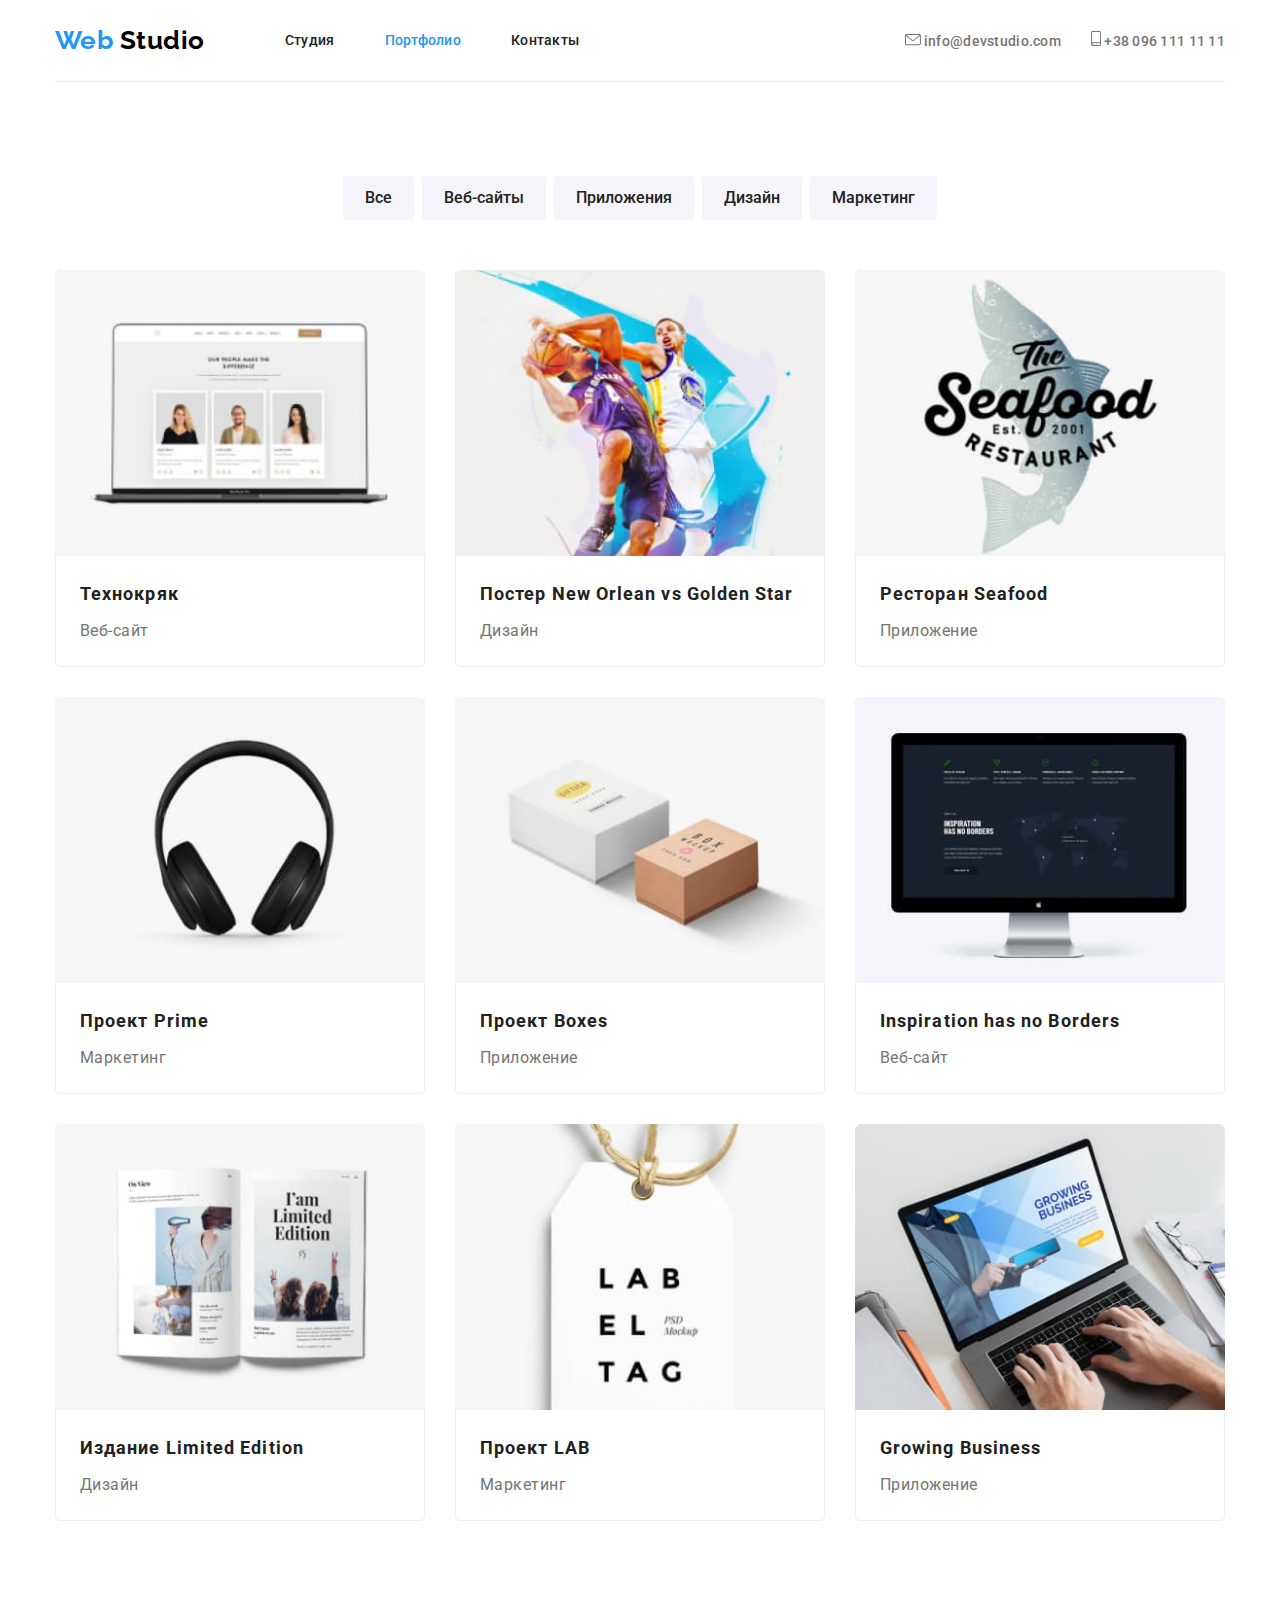
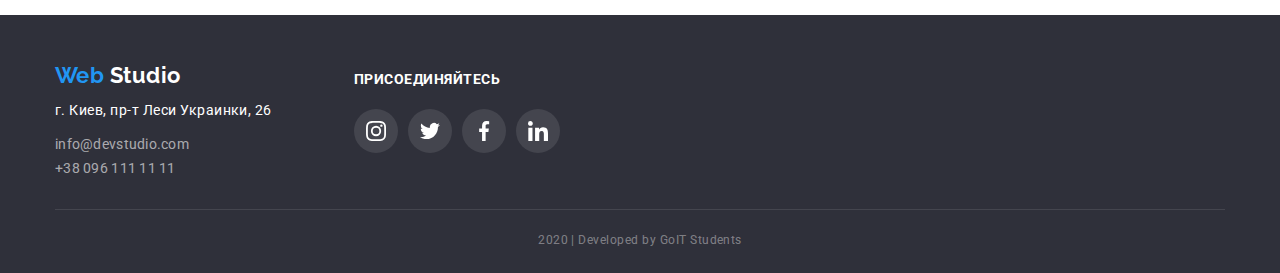
==== commit 0a16745f: "Исправление ошибок по focus" ====
--- a/portfolio.html
+++ b/portfolio.html
@@ -29,20 +29,25 @@
     
                 <address class="main-address">
                     <ul class="address-header list">
-                        <li class="item mail-to">
+                        <li class="item">
                             <!-- <img src="./img/mail.svg" alt="Отправить письмо" /> -->
-                            <svg class="icon-mailto">
-                                <use href="./img/sprite.svg#icon-mailto"></use>
-                            </svg>
-                            <a href="mailto:info@devstudio.com" class="link mail">info@devstudio.com</a>
+                            <a href="mailto:info@devstudio.com" class="header-link">
+                                <svg class="icon-mailto" width="16" height="12">
+                                    <use href="./img/sprite.svg#icon-mailto"></use>
+                                </svg>
+                                info@devstudio.com
+                            </a>
                         </li>
-    
-                        <li class="item phone-to">
+                
+                        <li class="item">
                             <!-- <img src="./img/tel.svg" alt="Позвонить" /> -->
-                            <svg class="icon-phoneto">
-                                <use href="./img/sprite.svg#icon-phoneto"></use>
-                            </svg>
-                            <a href="tel:+380961111111" class="link">+38 096 111 11 11</a>
+                
+                            <a href="tel:+380961111111" class="header-link">
+                                <svg class="icon-phoneto" width="10" height="15">
+                                    <use href="./img/sprite.svg#icon-phoneto"></use>
+                                </svg>
+                                +38 096 111 11 11
+                            </a>
                         </li>
                     </ul>
                 </address>
@@ -75,6 +80,7 @@
                 </ul>
 
         <ul class="list products-list">
+            
             <li class="portfolio-item">
                 <a href="" class="card link">
                     <img src="./img/portfolio/1.jpg" alt="" class="portfolio-img">
@@ -87,6 +93,7 @@
                 <!-- <p class="text">Технокряк это современная площадка распространения коронавируса. Компании используют эту платформу для цифрового
                 шпионажа и атак на защищённые сервера конкурентов.</p> -->
             </li>
+            
             <li class="portfolio-item">
                 <a href="" class="card link">
                     <img src="./img/portfolio/2.jpg" alt="" class="portfolio-img">
@@ -195,59 +202,60 @@
         <a href="./index.html" class="logo-footer">Web<span class="color"> Studio</span></a>
 
         <address class="sec-address">
-          <p class="text">г. Киев, пр-т Леси Украинки, 26</p>
-          <ul class="list address-footer">
-            <li>
-              <!-- <img src="./img/mail.svg" alt="Отправить письмо" /> -->
-              <a href="mailto:info@devstudio.com" class="link">info@devstudio.com</a>
-            </li>
-            <li>
-              <!-- <img src="./img/tel.svg" alt="Позвонить" /> -->
-              <a href="tel:+380961111111" class="link">+38 096 111 11 11</a>
-            </li>
-          </ul>
+            <p class="text">г. Киев, пр-т Леси Украинки, 26</p>
+            <ul class="list address-footer">
+                <li>
+                    <!-- <img src="./img/mail.svg" alt="Отправить письмо" /> -->
+                    <a href="mailto:info@devstudio.com" class="footer-link">info@devstudio.com</a>
+                </li>
+                <li>
+                    <!-- <img src="./img/tel.svg" alt="Позвонить" /> -->
+                    <a href="tel:+380961111111" class="footer-link">+38 096 111 11 11</a>
+                </li>
+            </ul>
         </address>
+        </section>
       </section>
 
       <!-- Социальные медиа -->
-      <section class="socials media">
-          
+    <section class="socials media">
+    
         <h2 class="socials-title">присоединяйтесь</h2>
-         <ul class="list media-list">
-          <li class="media-item">
-            <a href="" aria-label="Ссылка на Facebook">
-              <!-- <img src="./img/team-socials/Ellipse.svg" alt=""> -->
-              <svg class="icon-media">
-                <use href="./img/sprite.svg#icon-instagram"></use>
-              </svg>
-            </a>
-          </li>
-          <li class="media-item">
-            <a href="" aria-label="Ссылка на Instagram">
-              <!-- <img src="./img/team-socials/Ellipse.svg" alt=""> -->
-              <svg class="icon-media">
-                <use href="./img/sprite.svg#icon-twitter"></use>
-              </svg>
-            </a>
-          </li>
-          <li class="media-item">
-            <a href="" aria-label="Ссылка на Twitter">
-              <!-- <img src="./img/team-socials/Ellipse.svg" alt=""> -->
-              <svg class="icon-media">
-                <use href="./img/sprite.svg#icon-facebook"></use>
-              </svg>
-            </a>
-          </li>
-          <li class="media-item">
-            <a href="" aria-label="Ссылка на Linkedin">
-              <!-- <img src="./img/team-socials/Ellipse.svg" alt=""> -->
-              <svg class="icon-media">
-                <use href="./img/sprite.svg#icon-linkedin"></use>
-              </svg>
-            </a>
-          </li>
+        <ul class="list media-list">
+            <li class="media-item">
+                <a href="" aria-label="Ссылка на Facebook" class="media-link">
+                    <!-- <img src="./img/team-socials/Ellipse.svg" alt=""> -->
+                    <svg class="icon-media">
+                        <use href="./img/sprite.svg#icon-instagram"></use>
+                    </svg>
+                </a>
+            </li>
+            <li class="media-item">
+                <a href="" aria-label="Ссылка на Instagram" class="media-link">
+                    <!-- <img src="./img/team-socials/Ellipse.svg" alt=""> -->
+                    <svg class="icon-media">
+                        <use href="./img/sprite.svg#icon-twitter"></use>
+                    </svg>
+                </a>
+            </li>
+            <li class="media-item">
+                <a href="" aria-label="Ссылка на Twitter" class="media-link">
+                    <!-- <img src="./img/team-socials/Ellipse.svg" alt=""> -->
+                    <svg class="icon-media">
+                        <use href="./img/sprite.svg#icon-facebook"></use>
+                    </svg>
+                </a>
+            </li>
+            <li class="media-item">
+                <a href="" aria-label="Ссылка на Linkedin" class="media-link">
+                    <!-- <img src="./img/team-socials/Ellipse.svg" alt=""> -->
+                    <svg class="icon-media">
+                        <use href="./img/sprite.svg#icon-linkedin"></use>
+                    </svg>
+                </a>
+            </li>
         </ul>
-      </section>
+    </section>
     </div>
 
     <p class="copy">2020 | Developed by GoIT Students</p>
--- a/css/styles.css
+++ b/css/styles.css
@@ -161,7 +161,7 @@
 
 /* Address Address Address*/
 
-.address-header .link {
+.address-header .header-link {
 	color: var(--secondary-text-color);
 	font-style: normal;
 	font-weight: 500;
@@ -170,12 +170,13 @@
 	text-decoration: none;
 }
 
-.address-header .link:hover,
-.address-header .link:focus {
+.header-link:hover,
+.header-link:focus {
 	color: var(--accent-color);
-}
-
-.address-footer .link {
+	--color1: var(--accent-color);
+}
+
+.address-footer .footer-link {
 	color: rgba(255, 255, 255, 0.6);
 	font-style: normal;
 	font-weight: 400;
@@ -184,11 +185,11 @@
 	letter-spacing: 0.02em;
 	text-decoration: none;
 }
-/* 
-.address-footer .link:hover,
-.address-footer .link:focus {
+
+.footer-link:hover,
+.footer-link:focus {
 	color: var(--accent-color);
-} */
+}
 
 .address-header {
 	display: flex;
@@ -197,6 +198,7 @@
 .address-header .item + .item {
 	margin-left: 30px;
 }
+
 /* 
 .address-header .item:hover,
 .address-header .item:focus {
@@ -214,24 +216,6 @@
 	background-size: contain;
 	background-size: 16px;
 } */
-
-.icon-mailto {
-	width: 16px;
-	height: 12px;
-}
-
-.icon-phoneto {
-	width: 10px;
-	height: 15px;
-	/* outline: 1px solid black; */
-}
-
-.mail-to:hover,
-.mail-to:focus,
-.phone-to:hover,
-.phone-to:focus {
-	--color1: var(--accent-color);
-}
 
 /* .telephone::before {
 	display: inline-flex;
@@ -492,7 +476,7 @@
 	margin-left: 10px;
 }
 
-.socials-item {
+.socials-link {
 	display: flex;
 	width: 44px;
 	height: 44px;
@@ -504,8 +488,8 @@
 	/* background-color: lime; */
 }
 
-.socials-item:hover,
-.socials-item:focus {
+.team .socials-link:hover,
+.team .socials-link:focus {
 	--color4: var(--third-text-color);
 	background-color: var(--accent-color);
 }
@@ -538,15 +522,35 @@
 	margin-left: 30px;
 }
 
-.clients-item:hover,
-.clients-item:focus {
+.clients-item:hover {
 	--color4: var(--accent-color);
-}
-
-.clients .link:hover,
-.clients .link:focus {
-	color: var(--accent-color);
-}
+	border: 1px solid var(--accent-color);
+}
+
+.clients-link {
+	display: flex;
+	cursor: pointer;
+	width: 170px;
+	height: 90px;
+	align-items: center;
+	justify-content: center;
+}
+
+.clients-link:focus {
+	--color4: var(--accent-color);
+	border: 1px solid var(--accent-color);
+}
+/* 
+.clients-link:focus {
+	display: flex;
+	align-items: center;
+	justify-content: center;
+	width: 170px;
+	height: 90px;
+	--color4: var(--accent-color);
+	border: 1px solid var(--accent-color);
+} */
+
 /* Footer Footer Footer*/
 .footer {
 	color: var(--third-text-color);
@@ -570,7 +574,7 @@
 	margin-left: 10px;
 }
 
-.media-item {
+/* .media-item {
 	display: flex;
 	width: 44px;
 	height: 44px;
@@ -579,12 +583,34 @@
 
 	background-color: rgba(255, 255, 255, 0.1);
 	border-radius: 50%;
-}
-
-.media-item:hover,
-.media-item:focus {
+} */
+
+.media-link {
+	display: flex;
+	width: 44px;
+	height: 44px;
+	align-items: center;
+	justify-content: center;
+
+	background-color: rgba(255, 255, 255, 0.1);
+	border-radius: 50%;
+}
+
+.media-link:hover,
+.media-link:focus {
 	background-color: var(--accent-color);
 }
+
+/* .media-link:focus {
+	display: flex;
+	width: 44px;
+	height: 44px;
+	align-items: center;
+	justify-content: center;
+
+	background-color: var(--accent-color);
+	border-radius: 50%;
+} */
 
 .icon-media {
 	display: flex;
@@ -714,12 +740,27 @@
 	border-top-right-radius: 5px;
 	overflow: hidden;
 }
-
-.portfolio-item:hover,
-.portfolio-item:focus {
+/* 
+.card {
+	display: block;
+}
+.card:focus {
 	box-shadow: 0px 4px 4px rgba(0, 0, 0, 0.25);
-}
-
+} */
+
+.portfolio-item:hover {
+	box-shadow: 0px 4px 4px rgba(0, 0, 0, 0.25);
+}
+
+/* .card-link:focus > .portfolio-item {
+	display: flex;
+	height: 300px;
+	box-shadow: 0px 4px 4px rgba(0, 0, 0, 0.25);
+} */
+
+/* .card:focus .portfolio-item {
+	box-shadow: 0px 4px 4px rgba(0, 0, 0, 0.25);
+} */
 /* ------- РАМКА КАРТОЧКИ ------- */
 .portfolio-item .card-content {
 	padding: 20px 24px;
